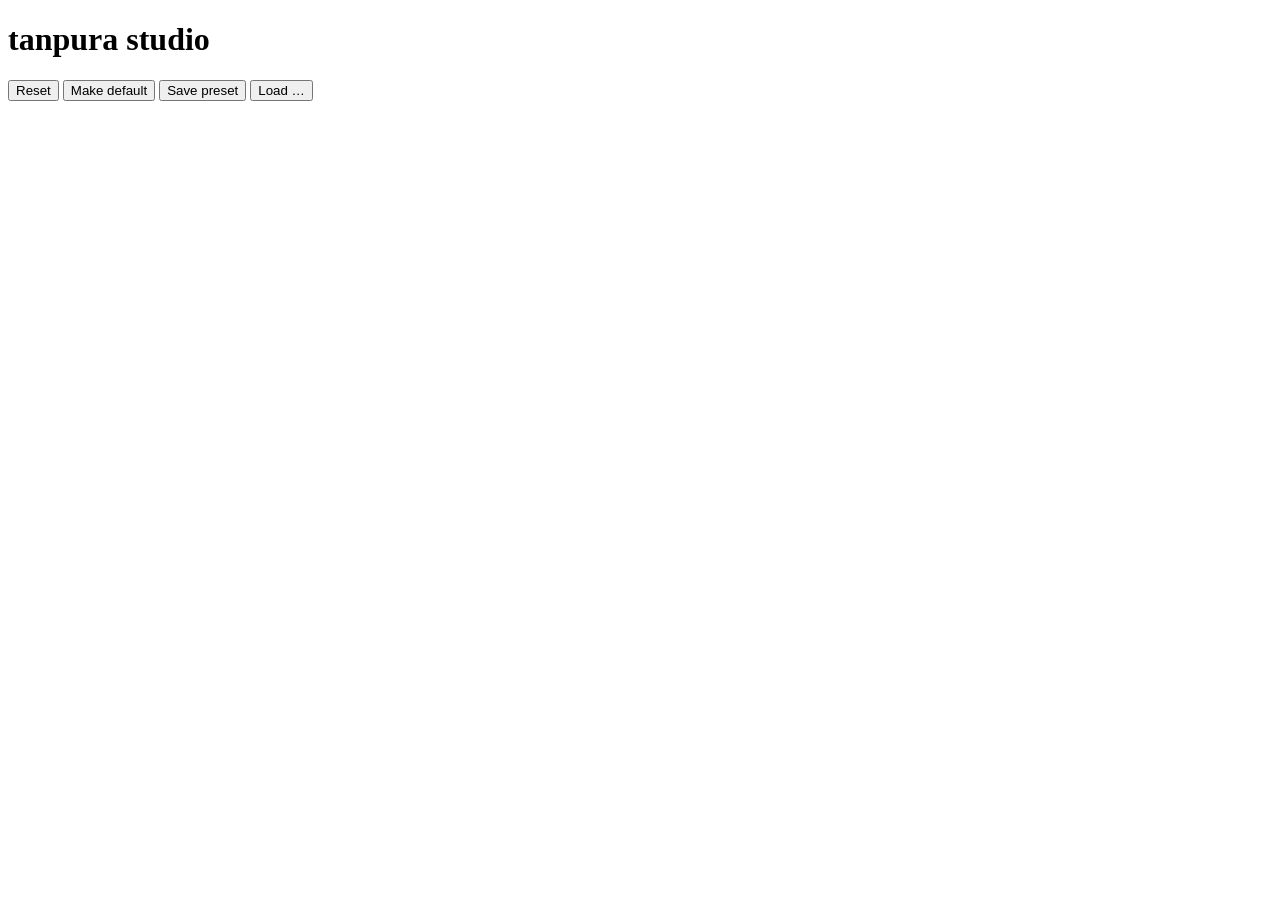
==== supercollider/tanpura_studio/web/index.html @ bd2ddeaa "supercollider: tanpura studio touchscreen UI + extended SynthDef New `tanpura_studio/` Flask+OSC rel" ====
<!DOCTYPE html>
<html lang="en">
<head>
  <meta charset="utf-8">
  <meta name="viewport" content="width=device-width, initial-scale=1, user-scalable=no">
  <title>tanpura studio</title>
  <link rel="stylesheet" href="/style.css">
</head>
<body>
  <header>
    <h1>tanpura studio</h1>
    <div class="actions">
      <button id="btnReset" class="action danger">Reset</button>
      <button id="btnMakeDefault" class="action">Make default</button>
      <button id="btnSave" class="action primary">Save preset</button>
      <button id="btnLoad" class="action">Load …</button>
    </div>
  </header>

  <main id="sections">
    <!-- Sections rendered by app.js from a config -->
  </main>

  <div id="loadOverlay" class="overlay" hidden>
    <div class="overlay-card">
      <h2>Load preset</h2>
      <ul id="presetList"></ul>
      <button id="btnLoadCancel">Cancel</button>
    </div>
  </div>

  <div id="savedToast" class="toast" hidden></div>

  <script src="/app.js"></script>
</body>
</html>
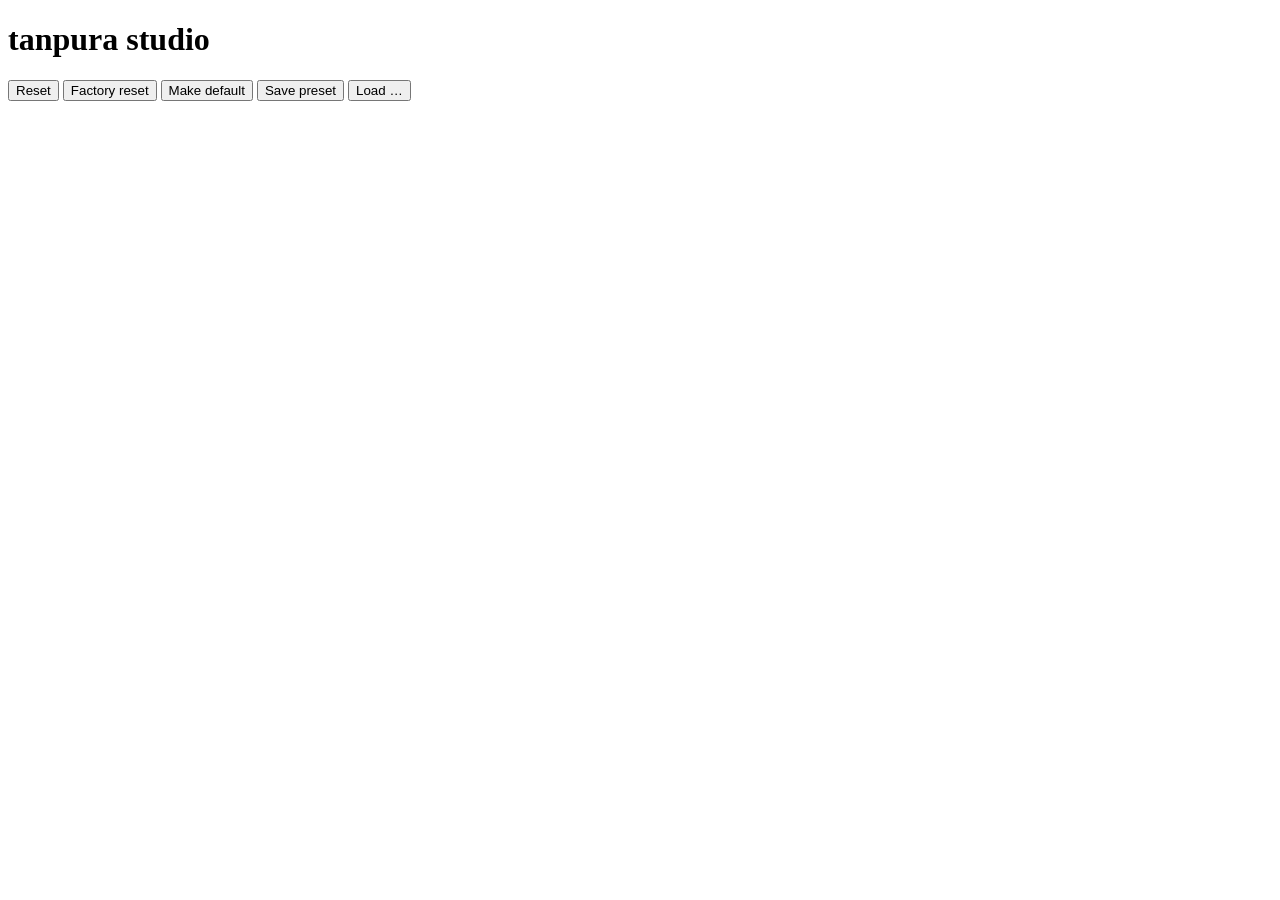
==== commit 2c62328e: "tanpura studio: factory-reset button, open accordions, run-all integration - Factory reset button (w" ====
--- a/supercollider/tanpura_studio/web/index.html
+++ b/supercollider/tanpura_studio/web/index.html
@@ -11,6 +11,7 @@
     <h1>tanpura studio</h1>
     <div class="actions">
       <button id="btnReset" class="action danger">Reset</button>
+      <button id="btnFactoryReset" class="action danger">Factory reset</button>
       <button id="btnMakeDefault" class="action">Make default</button>
       <button id="btnSave" class="action primary">Save preset</button>
       <button id="btnLoad" class="action">Load …</button>
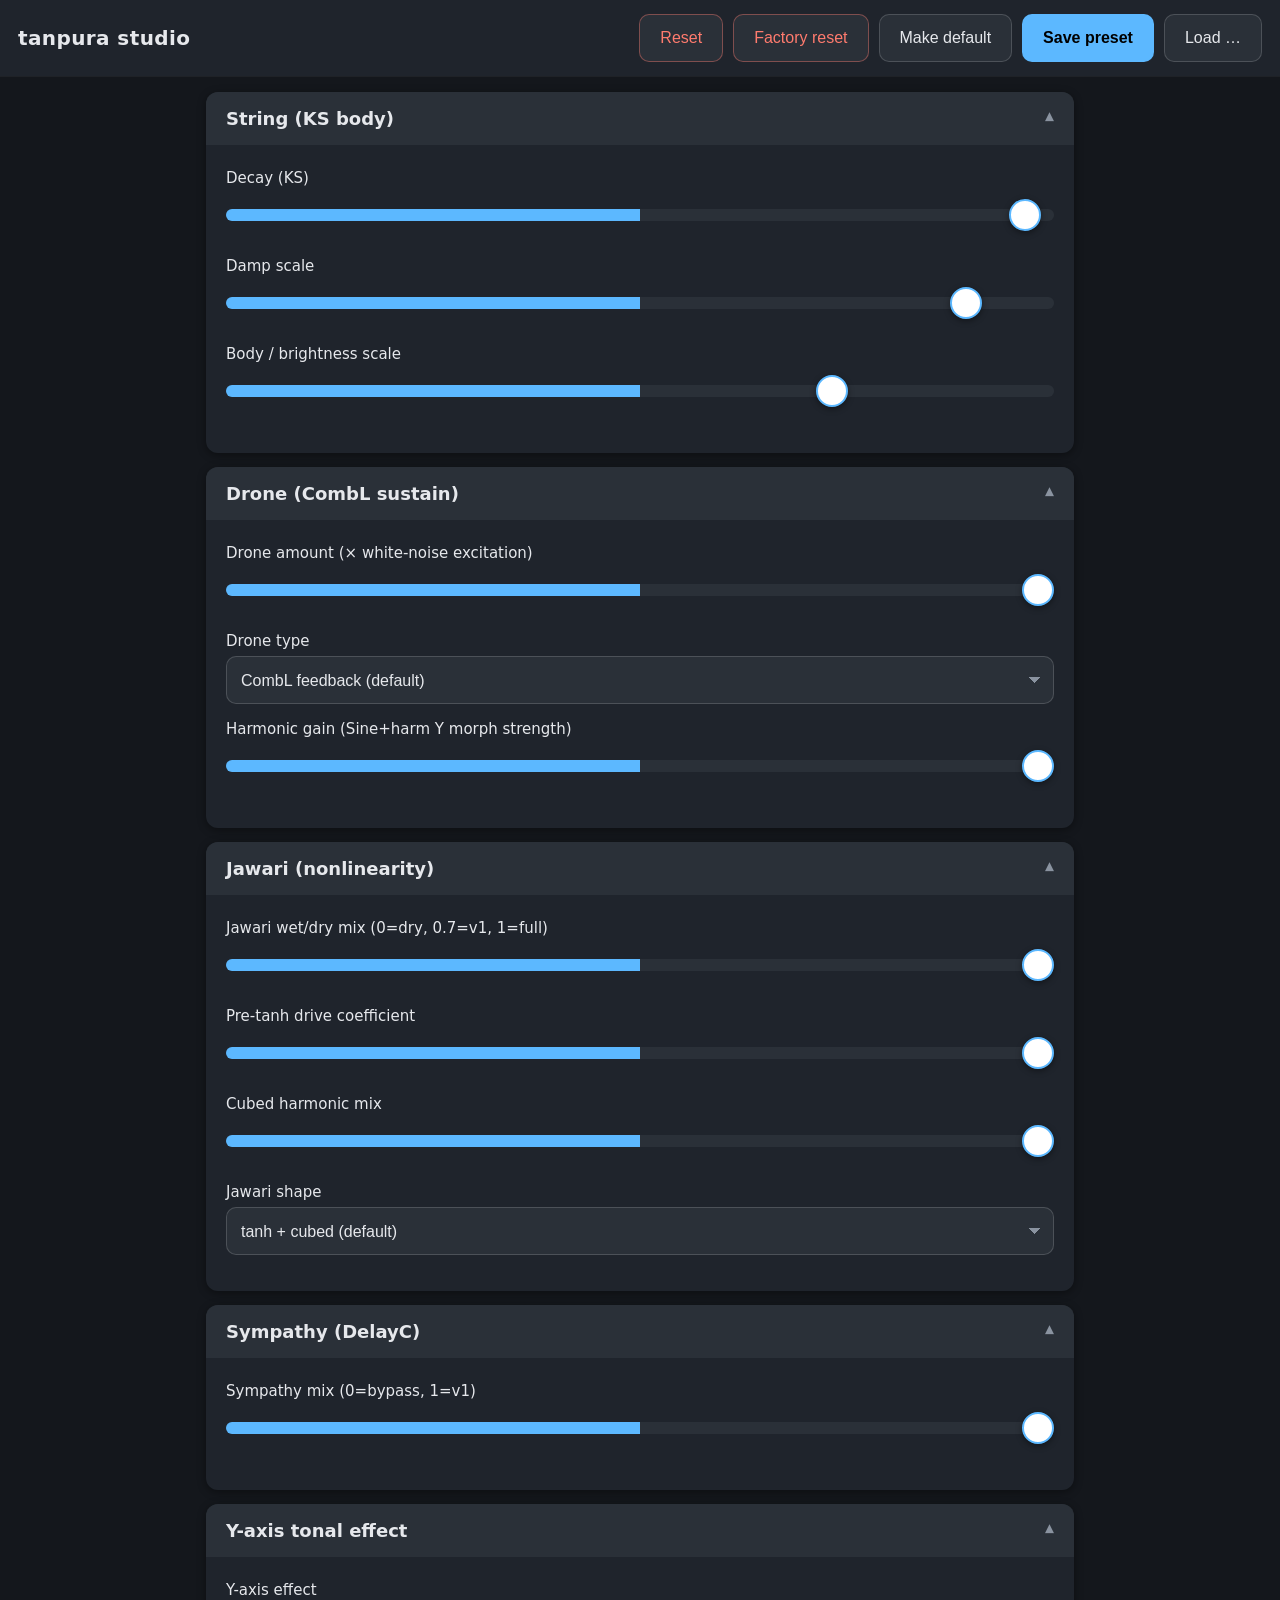
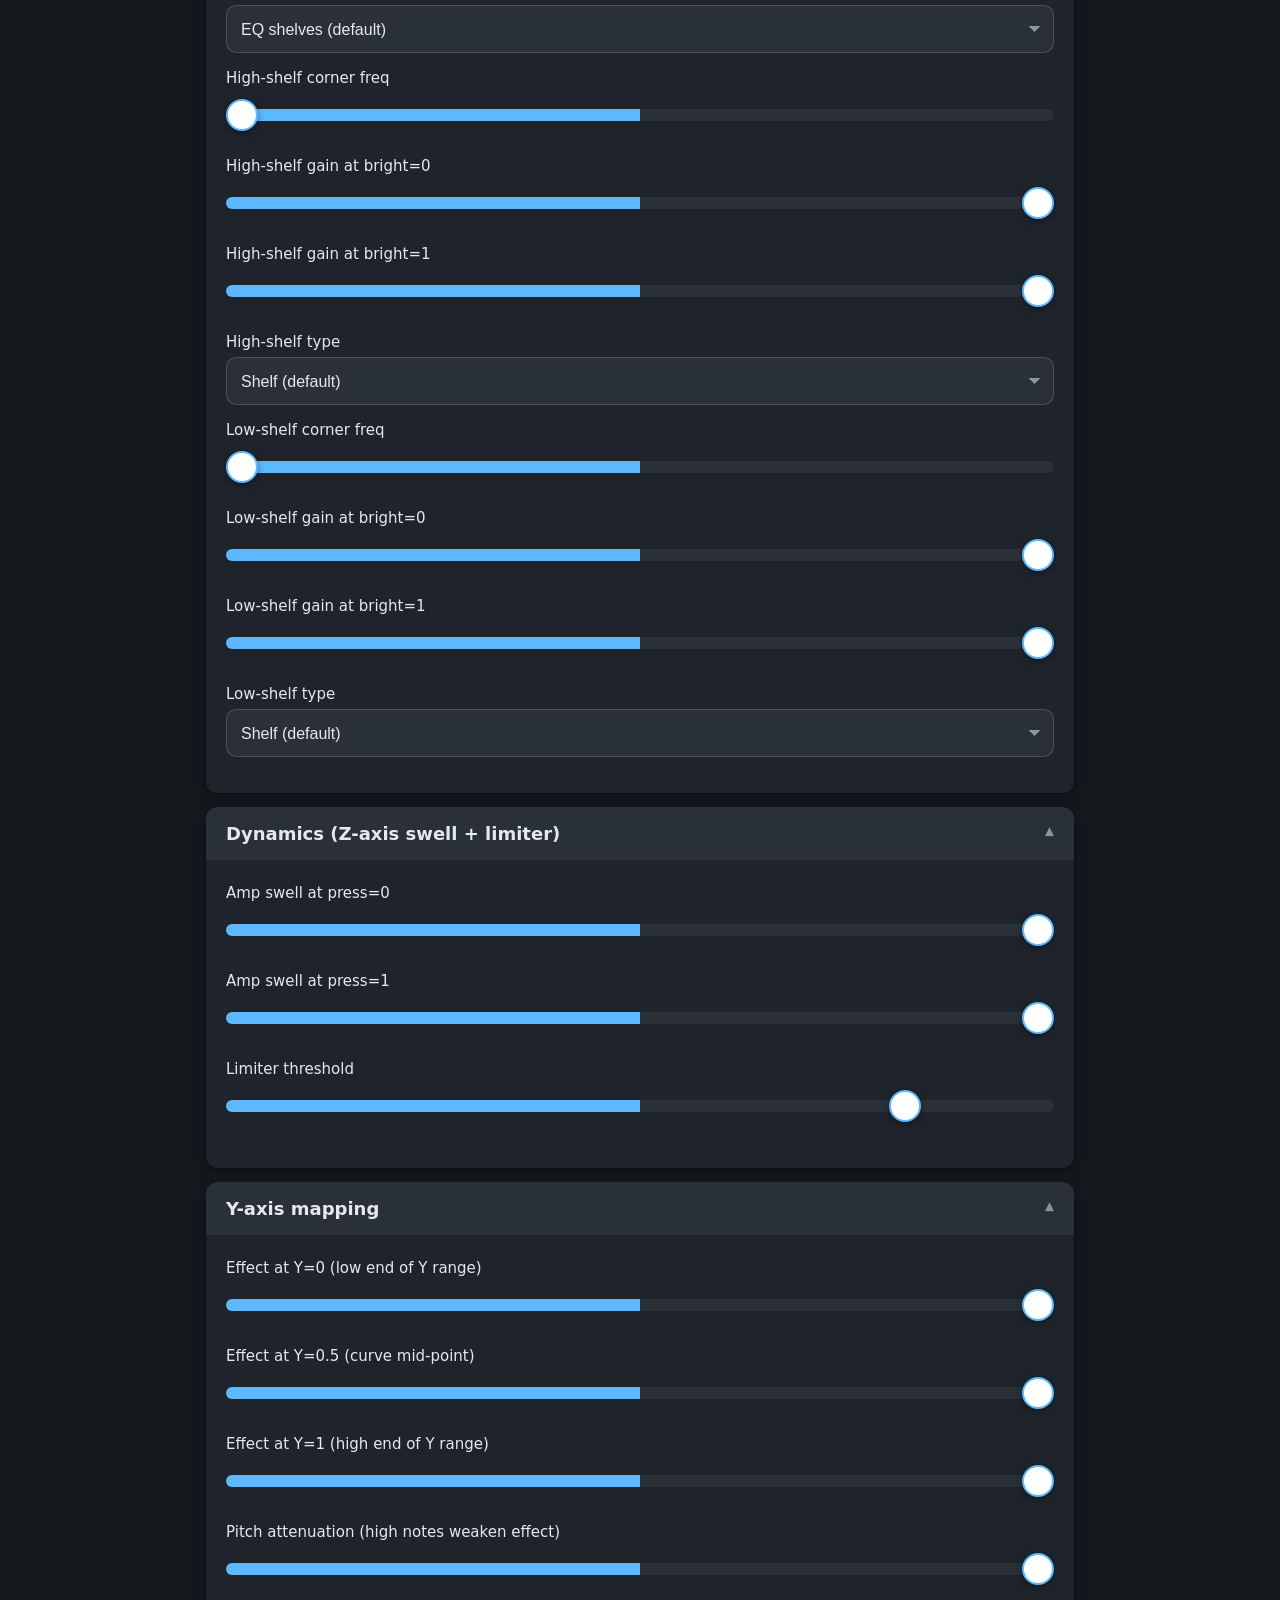
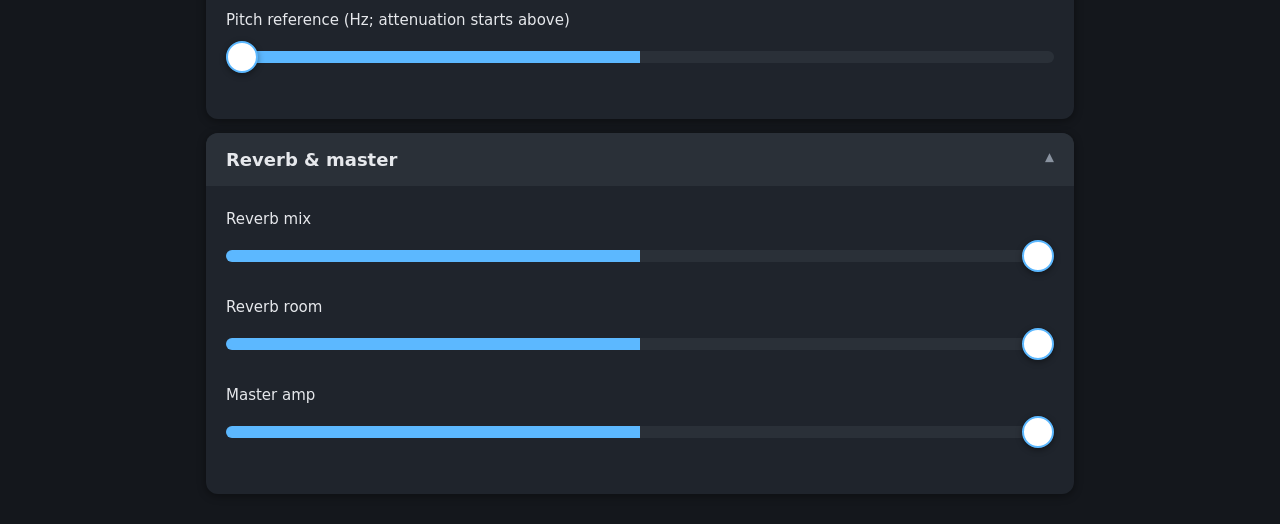
==== commit e70e4360: "linux: fix Exquis board grouping and subpath UIs" ====
--- a/supercollider/tanpura_studio/web/index.html
+++ b/supercollider/tanpura_studio/web/index.html
@@ -4,7 +4,7 @@
   <meta charset="utf-8">
   <meta name="viewport" content="width=device-width, initial-scale=1, user-scalable=no">
   <title>tanpura studio</title>
-  <link rel="stylesheet" href="/style.css">
+  <link rel="stylesheet" href="./style.css">
 </head>
 <body>
   <header>
@@ -32,6 +32,6 @@
 
   <div id="savedToast" class="toast" hidden></div>
 
-  <script src="/app.js"></script>
+  <script src="./app.js"></script>
 </body>
 </html>
--- a/supercollider/tanpura_studio/web/style.css
+++ b/supercollider/tanpura_studio/web/style.css
@@ -0,0 +1,280 @@
+:root {
+  --bg: #14171c;
+  --panel: #1f242c;
+  --panel-2: #2a3038;
+  --text: #e6e8ec;
+  --muted: #8a93a0;
+  --accent: #5cb8ff;
+  --danger: #ff7b6e;
+  --green: #6ed28a;
+  --shadow: rgba(0, 0, 0, 0.4);
+}
+
+* { box-sizing: border-box; }
+
+/* `display: flex` on .overlay would otherwise win over the `hidden`
+   attribute and show the load overlay on page load. */
+[hidden] { display: none !important; }
+
+html, body {
+  margin: 0;
+  padding: 0;
+  background: var(--bg);
+  color: var(--text);
+  font-family: ui-sans-serif, system-ui, sans-serif;
+  -webkit-tap-highlight-color: transparent;
+  user-select: none;
+  font-size: 16px;
+}
+
+header {
+  display: flex;
+  align-items: center;
+  justify-content: space-between;
+  padding: 14px 18px;
+  background: var(--panel);
+  box-shadow: 0 1px 0 rgba(255, 255, 255, 0.05);
+  position: sticky;
+  top: 0;
+  z-index: 5;
+}
+
+header h1 {
+  font-size: 20px;
+  font-weight: 600;
+  margin: 0;
+  letter-spacing: 0.02em;
+}
+
+.actions {
+  display: flex;
+  gap: 10px;
+}
+
+button.action {
+  font-size: 16px;
+  padding: 12px 20px;
+  border-radius: 10px;
+  border: 1px solid rgba(255, 255, 255, 0.16);
+  background: var(--panel-2);
+  color: var(--text);
+  cursor: pointer;
+  min-height: 48px;
+}
+
+button.action.primary {
+  background: var(--accent);
+  color: #000;
+  border-color: transparent;
+  font-weight: 600;
+}
+
+button.action.danger {
+  border-color: rgba(255, 123, 110, 0.4);
+  color: var(--danger);
+}
+
+button.action:active {
+  filter: brightness(0.85);
+}
+
+main {
+  padding: 16px;
+  max-width: 900px;
+  margin: 0 auto;
+}
+
+.section {
+  background: var(--panel);
+  border-radius: 12px;
+  margin-bottom: 14px;
+  overflow: hidden;
+  box-shadow: 0 2px 8px var(--shadow);
+}
+
+.section-head {
+  padding: 16px 20px;
+  display: flex;
+  align-items: center;
+  justify-content: space-between;
+  cursor: pointer;
+  font-weight: 600;
+  font-size: 18px;
+  background: var(--panel-2);
+}
+
+.section-head .chev {
+  transition: transform 0.18s;
+  color: var(--muted);
+}
+
+.section.open .section-head .chev {
+  transform: rotate(180deg);
+}
+
+.section-body {
+  display: none;
+  padding: 8px 20px 20px;
+}
+
+.section.open .section-body { display: block; }
+
+.control {
+  margin: 16px 0;
+}
+
+.control-row {
+  display: flex;
+  align-items: baseline;
+  justify-content: space-between;
+  margin-bottom: 6px;
+}
+
+.control-label {
+  font-size: 15px;
+  color: var(--text);
+  font-weight: 500;
+}
+
+.control-value {
+  font-size: 15px;
+  color: var(--accent);
+  font-variant-numeric: tabular-nums;
+  min-width: 70px;
+  text-align: right;
+}
+
+/* Big touchscreen-friendly slider */
+input[type="range"] {
+  -webkit-appearance: none;
+  appearance: none;
+  width: 100%;
+  height: 44px;
+  background: transparent;
+  margin: 0;
+}
+
+input[type="range"]::-webkit-slider-runnable-track {
+  height: 12px;
+  border-radius: 6px;
+  background: linear-gradient(to right, var(--accent) var(--fill, 50%), var(--panel-2) var(--fill, 50%));
+}
+
+input[type="range"]::-moz-range-track {
+  height: 12px;
+  border-radius: 6px;
+  background: var(--panel-2);
+}
+
+input[type="range"]::-webkit-slider-thumb {
+  -webkit-appearance: none;
+  appearance: none;
+  width: 32px;
+  height: 32px;
+  border-radius: 50%;
+  background: #fff;
+  border: 2px solid var(--accent);
+  cursor: pointer;
+  margin-top: -10px;
+  box-shadow: 0 2px 6px var(--shadow);
+}
+
+input[type="range"]::-moz-range-thumb {
+  width: 32px;
+  height: 32px;
+  border-radius: 50%;
+  background: #fff;
+  border: 2px solid var(--accent);
+  cursor: pointer;
+  box-shadow: 0 2px 6px var(--shadow);
+}
+
+select.mode-select {
+  width: 100%;
+  min-height: 48px;
+  padding: 10px 14px;
+  font-size: 16px;
+  border-radius: 10px;
+  border: 1px solid rgba(255, 255, 255, 0.16);
+  background: var(--panel-2);
+  color: var(--text);
+  cursor: pointer;
+  appearance: none;
+  -webkit-appearance: none;
+  background-image: linear-gradient(45deg, transparent 50%, var(--muted) 50%),
+                    linear-gradient(135deg, var(--muted) 50%, transparent 50%);
+  background-position: calc(100% - 18px) 50%, calc(100% - 12px) 50%;
+  background-size: 6px 6px, 6px 6px;
+  background-repeat: no-repeat;
+  padding-right: 36px;
+}
+
+.toast {
+  position: fixed;
+  bottom: 24px;
+  left: 50%;
+  transform: translateX(-50%);
+  background: var(--green);
+  color: #000;
+  padding: 12px 22px;
+  border-radius: 10px;
+  font-weight: 600;
+  z-index: 10;
+  box-shadow: 0 4px 14px var(--shadow);
+}
+
+.overlay {
+  position: fixed;
+  inset: 0;
+  background: rgba(0, 0, 0, 0.55);
+  z-index: 20;
+  display: flex;
+  align-items: center;
+  justify-content: center;
+  padding: 16px;
+}
+
+.overlay-card {
+  background: var(--panel);
+  border-radius: 14px;
+  padding: 20px;
+  width: min(560px, 100%);
+  max-height: 80vh;
+  overflow-y: auto;
+}
+
+.overlay-card h2 {
+  margin: 0 0 12px;
+  font-size: 20px;
+}
+
+#presetList {
+  list-style: none;
+  margin: 0 0 16px;
+  padding: 0;
+}
+
+#presetList li {
+  padding: 14px 16px;
+  background: var(--panel-2);
+  border-radius: 10px;
+  margin-bottom: 8px;
+  cursor: pointer;
+  display: flex;
+  flex-direction: column;
+  gap: 4px;
+}
+
+#presetList li:active { filter: brightness(0.85); }
+#presetList .preset-when { color: var(--muted); font-size: 13px; }
+#presetList .preset-note { font-size: 14px; color: var(--text); }
+
+#btnLoadCancel {
+  width: 100%;
+  padding: 12px;
+  font-size: 16px;
+  border-radius: 10px;
+  border: 1px solid rgba(255, 255, 255, 0.16);
+  background: var(--panel-2);
+  color: var(--text);
+}
